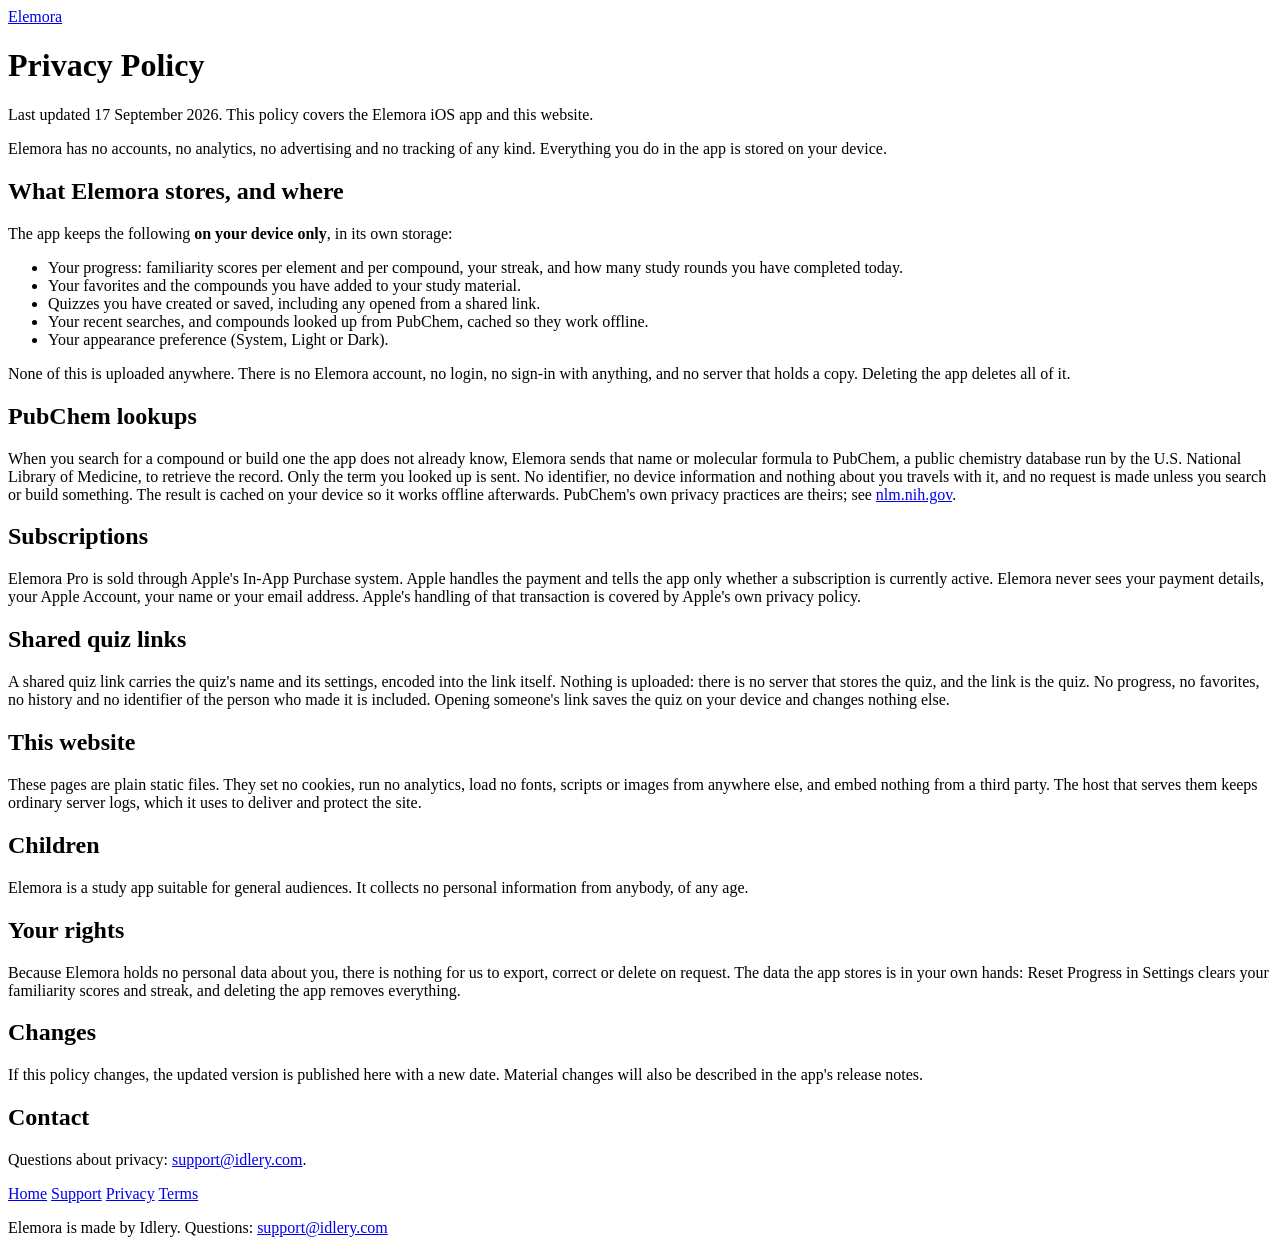
==== Website/site/privacy/index.html @ 09c5198b "Take the chrome off the table, and make Build answer by itself Eight things, and the thread through " ====
<!DOCTYPE html>
<html lang="en">
  <head>
    <meta charset="utf-8">
    <meta name="viewport" content="width=device-width, initial-scale=1, viewport-fit=cover">
    <title>Elemora — Privacy Policy</title>
    <meta name="description" content="Elemora has no accounts, no analytics and no advertising. Everything you do stays on your device.">
    <link rel="canonical" href="https://elemora.idlery.com/privacy/">
    <meta name="color-scheme" content="light dark">
    <meta name="theme-color" content="#1b808d">
    <meta property="og:type" content="website">
    <meta property="og:site_name" content="Elemora">
    <meta property="og:title" content="Elemora — Privacy Policy">
    <meta property="og:description" content="Elemora has no accounts, no analytics and no advertising. Everything you do stays on your device.">
    <meta property="og:url" content="https://elemora.idlery.com/privacy/">
    <meta property="og:image" content="https://elemora.idlery.com/assets/elemora-quiz-card.png">
    <meta property="og:image:width" content="1200">
    <meta property="og:image:height" content="630">
    <meta name="twitter:card" content="summary_large_image">
    <link rel="icon" href="/favicon.svg" type="image/svg+xml">
    <link rel="stylesheet" href="/assets/elemora.css">
  </head>
  <body>
    <main class="wrap">
      <a class="brand" href="/">
        <span class="brand__mark" aria-hidden="true">
          <span class="brand__tile"></span><span class="brand__tile brand__tile--empty"></span><span class="brand__tile brand__tile--empty"></span><span class="brand__tile brand__tile--gold"></span>
          <span class="brand__tile"></span><span class="brand__tile brand__tile--empty"></span><span class="brand__tile"></span><span class="brand__tile"></span>
          <span class="brand__tile"></span><span class="brand__tile"></span><span class="brand__tile"></span><span class="brand__tile"></span>
        </span>
        <span class="brand__word">Elemora</span>
      </a>
      <h1>Privacy Policy</h1>
      <p class="meta">Last updated 17 September 2026. This policy covers the Elemora iOS app and
        this website.</p>

      <p class="lede">Elemora has no accounts, no analytics, no advertising and no tracking of
        any kind. Everything you do in the app is stored on your device.</p>

      <h2>What Elemora stores, and where</h2>
      <p>The app keeps the following <strong>on your device only</strong>, in its own storage:</p>
      <ul>
        <li>Your progress: familiarity scores per element and per compound, your streak, and how
          many study rounds you have completed today.</li>
        <li>Your favorites and the compounds you have added to your study material.</li>
        <li>Quizzes you have created or saved, including any opened from a shared link.</li>
        <li>Your recent searches, and compounds looked up from PubChem, cached so they work
          offline.</li>
        <li>Your appearance preference (System, Light or Dark).</li>
      </ul>
      <p>None of this is uploaded anywhere. There is no Elemora account, no login, no sign-in with
        anything, and no server that holds a copy. Deleting the app deletes all of it.</p>

      <h2>PubChem lookups</h2>
      <p>When you search for a compound or build one the app does not already know, Elemora sends
        that name or molecular formula to PubChem, a public chemistry database run by the U.S.
        National Library of Medicine, to retrieve the record. Only the term you looked up is sent.
        No identifier, no device information and nothing about you travels with it, and no request
        is made unless you search or build something. The result is cached on your device so it
        works offline afterwards. PubChem's own privacy practices are theirs; see
        <a href="https://www.nlm.nih.gov/web_policies.html" rel="noopener">nlm.nih.gov</a>.</p>

      <h2>Subscriptions</h2>
      <p>Elemora Pro is sold through Apple's In-App Purchase system. Apple handles the payment and
        tells the app only whether a subscription is currently active. Elemora never sees your
        payment details, your Apple Account, your name or your email address. Apple's handling of
        that transaction is covered by Apple's own privacy policy.</p>

      <h2>Shared quiz links</h2>
      <p>A shared quiz link carries the quiz's name and its settings, encoded into the link itself.
        Nothing is uploaded: there is no server that stores the quiz, and the link is the quiz. No
        progress, no favorites, no history and no identifier of the person who made it is included.
        Opening someone's link saves the quiz on your device and changes nothing else.</p>

      <h2>This website</h2>
      <p>These pages are plain static files. They set no cookies, run no analytics, load no fonts,
        scripts or images from anywhere else, and embed nothing from a third party. The host that
        serves them keeps ordinary server logs, which it uses to deliver and protect the site.</p>

      <h2>Children</h2>
      <p>Elemora is a study app suitable for general audiences. It collects no personal information
        from anybody, of any age.</p>

      <h2>Your rights</h2>
      <p>Because Elemora holds no personal data about you, there is nothing for us to export, correct
        or delete on request. The data the app stores is in your own hands: Reset Progress in
        Settings clears your familiarity scores and streak, and deleting the app removes everything.</p>

      <h2>Changes</h2>
      <p>If this policy changes, the updated version is published here with a new date. Material
        changes will also be described in the app's release notes.</p>

      <h2>Contact</h2>
      <p>Questions about privacy: <a href="mailto:support@idlery.com">support@idlery.com</a>.</p>

      <footer class="footer">
        <nav>
          <a href="/">Home</a>
          <a href="/support/">Support</a>
          <a href="/privacy/">Privacy</a>
          <a href="/terms/">Terms</a>
        </nav>
        <p>Elemora is made by Idlery. Questions: <a href="mailto:support@idlery.com">support@idlery.com</a></p>
      </footer>
    </main>
  </body>
</html>
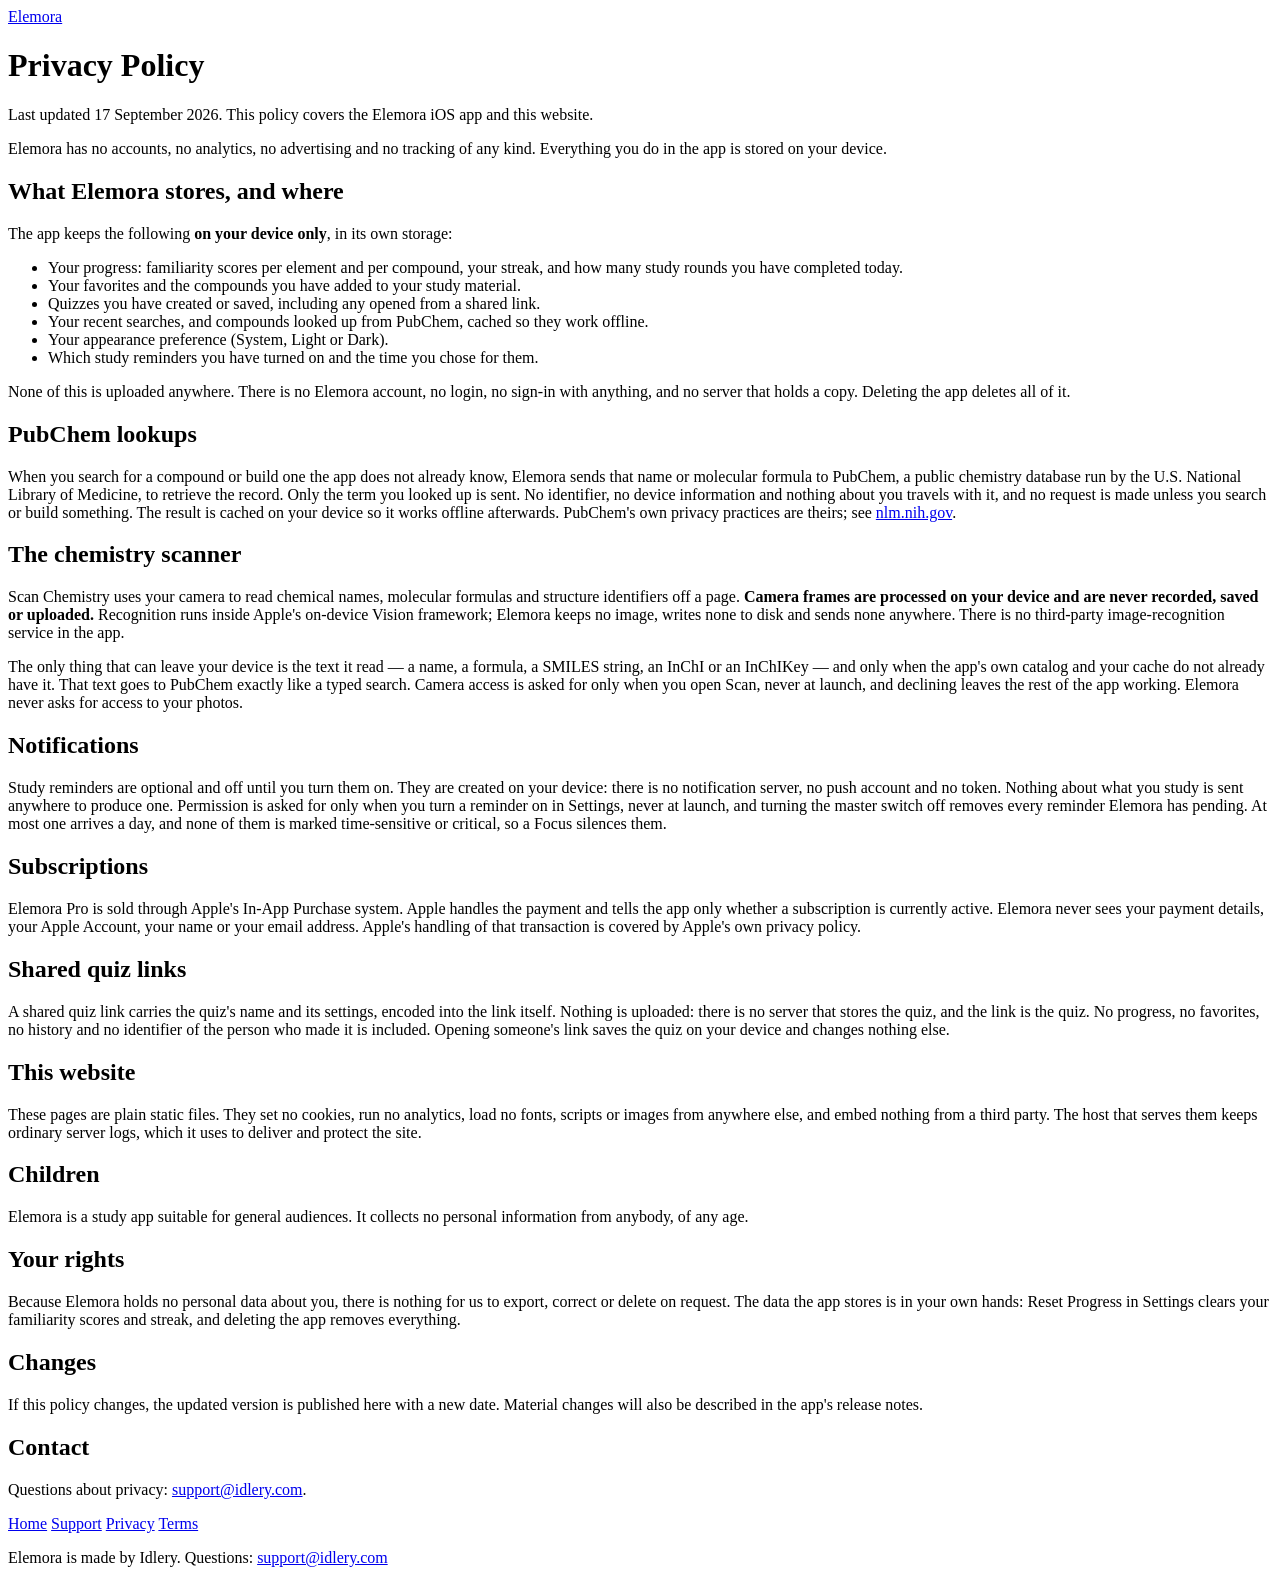
==== commit d3fd511e: "Say what the camera and the reminders do, and audit the rest against Apple Build 5 added two things " ====
--- a/Website/site/privacy/index.html
+++ b/Website/site/privacy/index.html
@@ -47,6 +47,7 @@
         <li>Your recent searches, and compounds looked up from PubChem, cached so they work
           offline.</li>
         <li>Your appearance preference (System, Light or Dark).</li>
+        <li>Which study reminders you have turned on and the time you chose for them.</li>
       </ul>
       <p>None of this is uploaded anywhere. There is no Elemora account, no login, no sign-in with
         anything, and no server that holds a copy. Deleting the app deletes all of it.</p>
@@ -59,6 +60,26 @@
         is made unless you search or build something. The result is cached on your device so it
         works offline afterwards. PubChem's own privacy practices are theirs; see
         <a href="https://www.nlm.nih.gov/web_policies.html" rel="noopener">nlm.nih.gov</a>.</p>
+
+      <h2>The chemistry scanner</h2>
+      <p>Scan Chemistry uses your camera to read chemical names, molecular formulas and structure
+        identifiers off a page. <strong>Camera frames are processed on your device and are never
+        recorded, saved or uploaded.</strong> Recognition runs inside Apple's on-device Vision
+        framework; Elemora keeps no image, writes none to disk and sends none anywhere. There is no
+        third-party image-recognition service in the app.</p>
+      <p>The only thing that can leave your device is the text it read — a name, a formula, a
+        SMILES string, an InChI or an InChIKey — and only when the app's own catalog and your cache
+        do not already have it. That text goes to PubChem exactly like a typed search. Camera access
+        is asked for only when you open Scan, never at launch, and declining leaves the rest of the
+        app working. Elemora never asks for access to your photos.</p>
+
+      <h2>Notifications</h2>
+      <p>Study reminders are optional and off until you turn them on. They are created on your
+        device: there is no notification server, no push account and no token. Nothing about what
+        you study is sent anywhere to produce one. Permission is asked for only when you turn a
+        reminder on in Settings, never at launch, and turning the master switch off removes every
+        reminder Elemora has pending. At most one arrives a day, and none of them is marked
+        time-sensitive or critical, so a Focus silences them.</p>
 
       <h2>Subscriptions</h2>
       <p>Elemora Pro is sold through Apple's In-App Purchase system. Apple handles the payment and
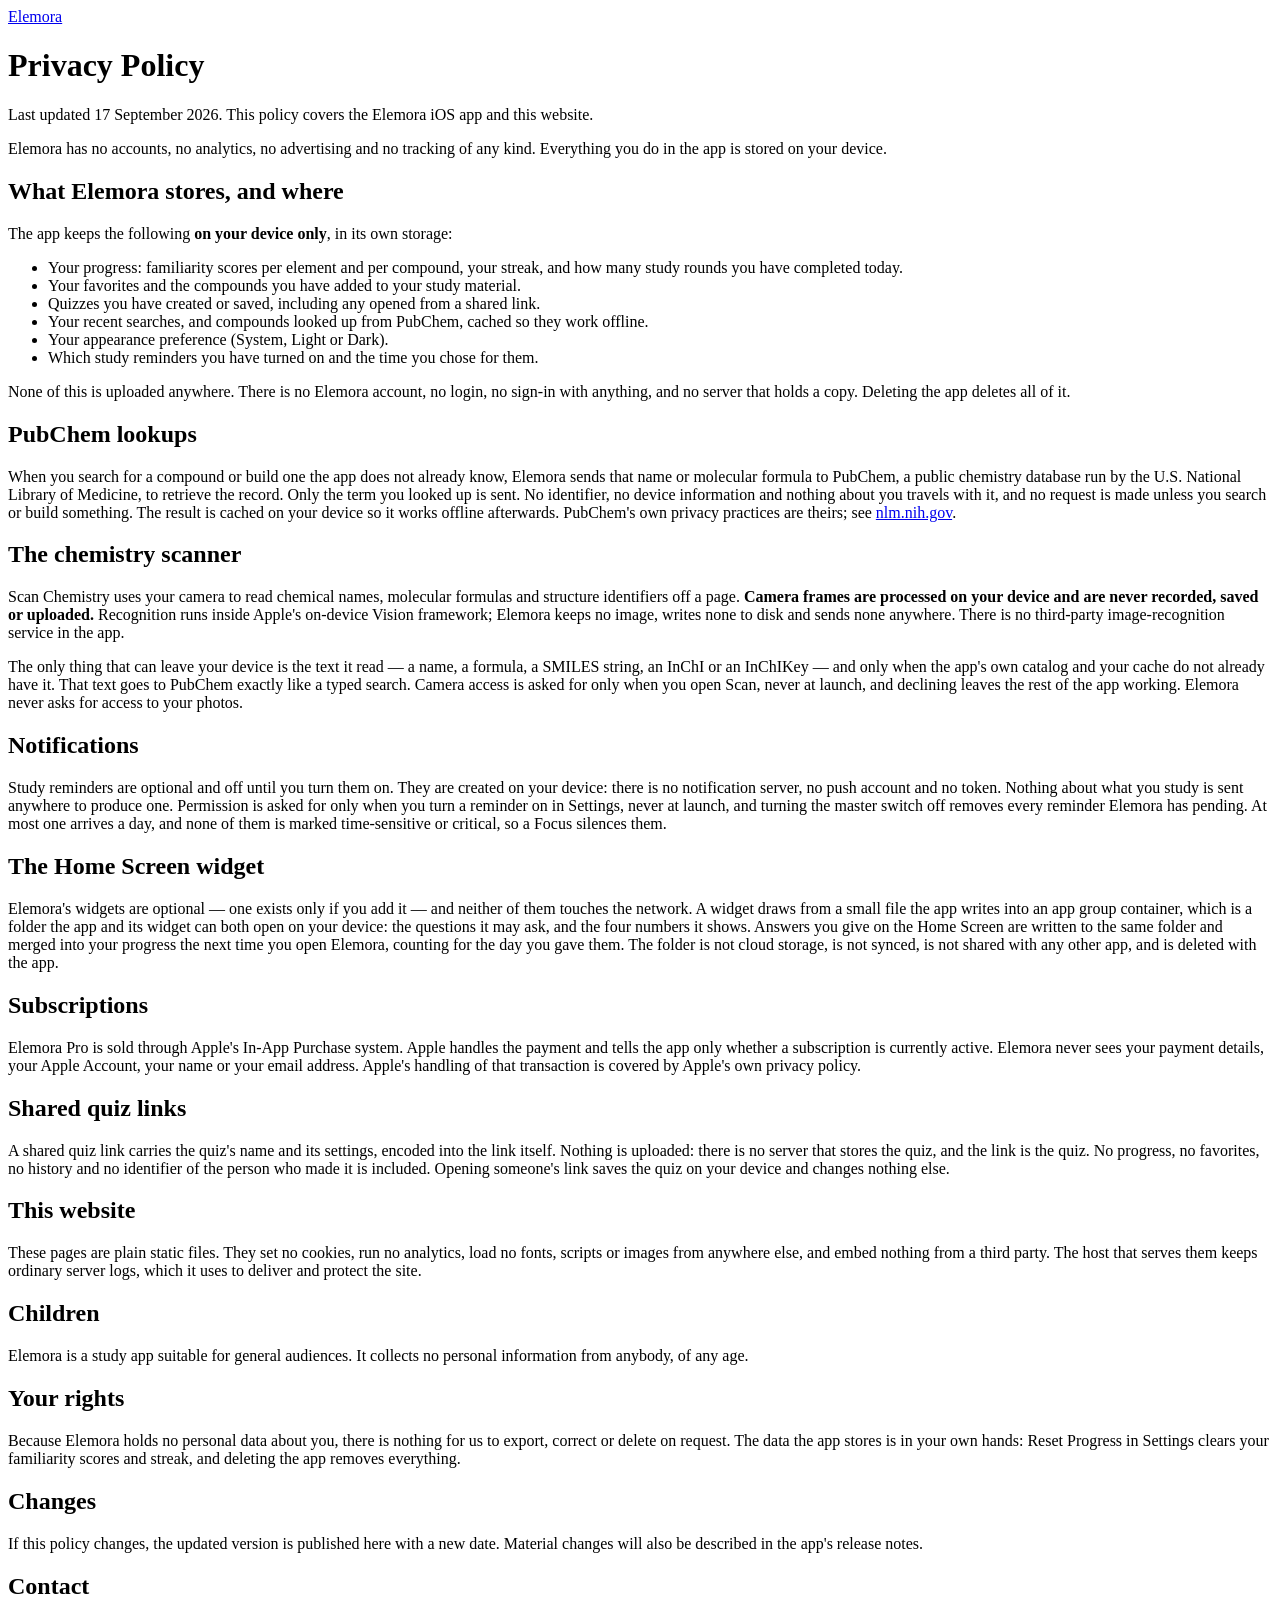
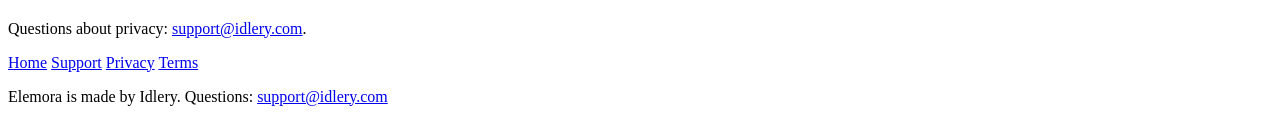
==== commit 840a1b58: "Make the widget's tests compile, and learn the rule that broke them The app and the widget extension" ====
--- a/Website/site/privacy/index.html
+++ b/Website/site/privacy/index.html
@@ -81,6 +81,15 @@
         reminder Elemora has pending. At most one arrives a day, and none of them is marked
         time-sensitive or critical, so a Focus silences them.</p>
 
+      <h2>The Home Screen widget</h2>
+      <p>Elemora's widgets are optional — one exists only if you add it — and neither of
+        them touches the network. A widget draws from a small file the app writes into an app
+        group container, which is a folder the app and its widget can both open on your device:
+        the questions it may ask, and the four numbers it shows. Answers you give on the Home
+        Screen are written to the same folder and merged into your progress the next time you
+        open Elemora, counting for the day you gave them. The folder is not cloud storage, is not
+        synced, is not shared with any other app, and is deleted with the app.</p>
+
       <h2>Subscriptions</h2>
       <p>Elemora Pro is sold through Apple's In-App Purchase system. Apple handles the payment and
         tells the app only whether a subscription is currently active. Elemora never sees your
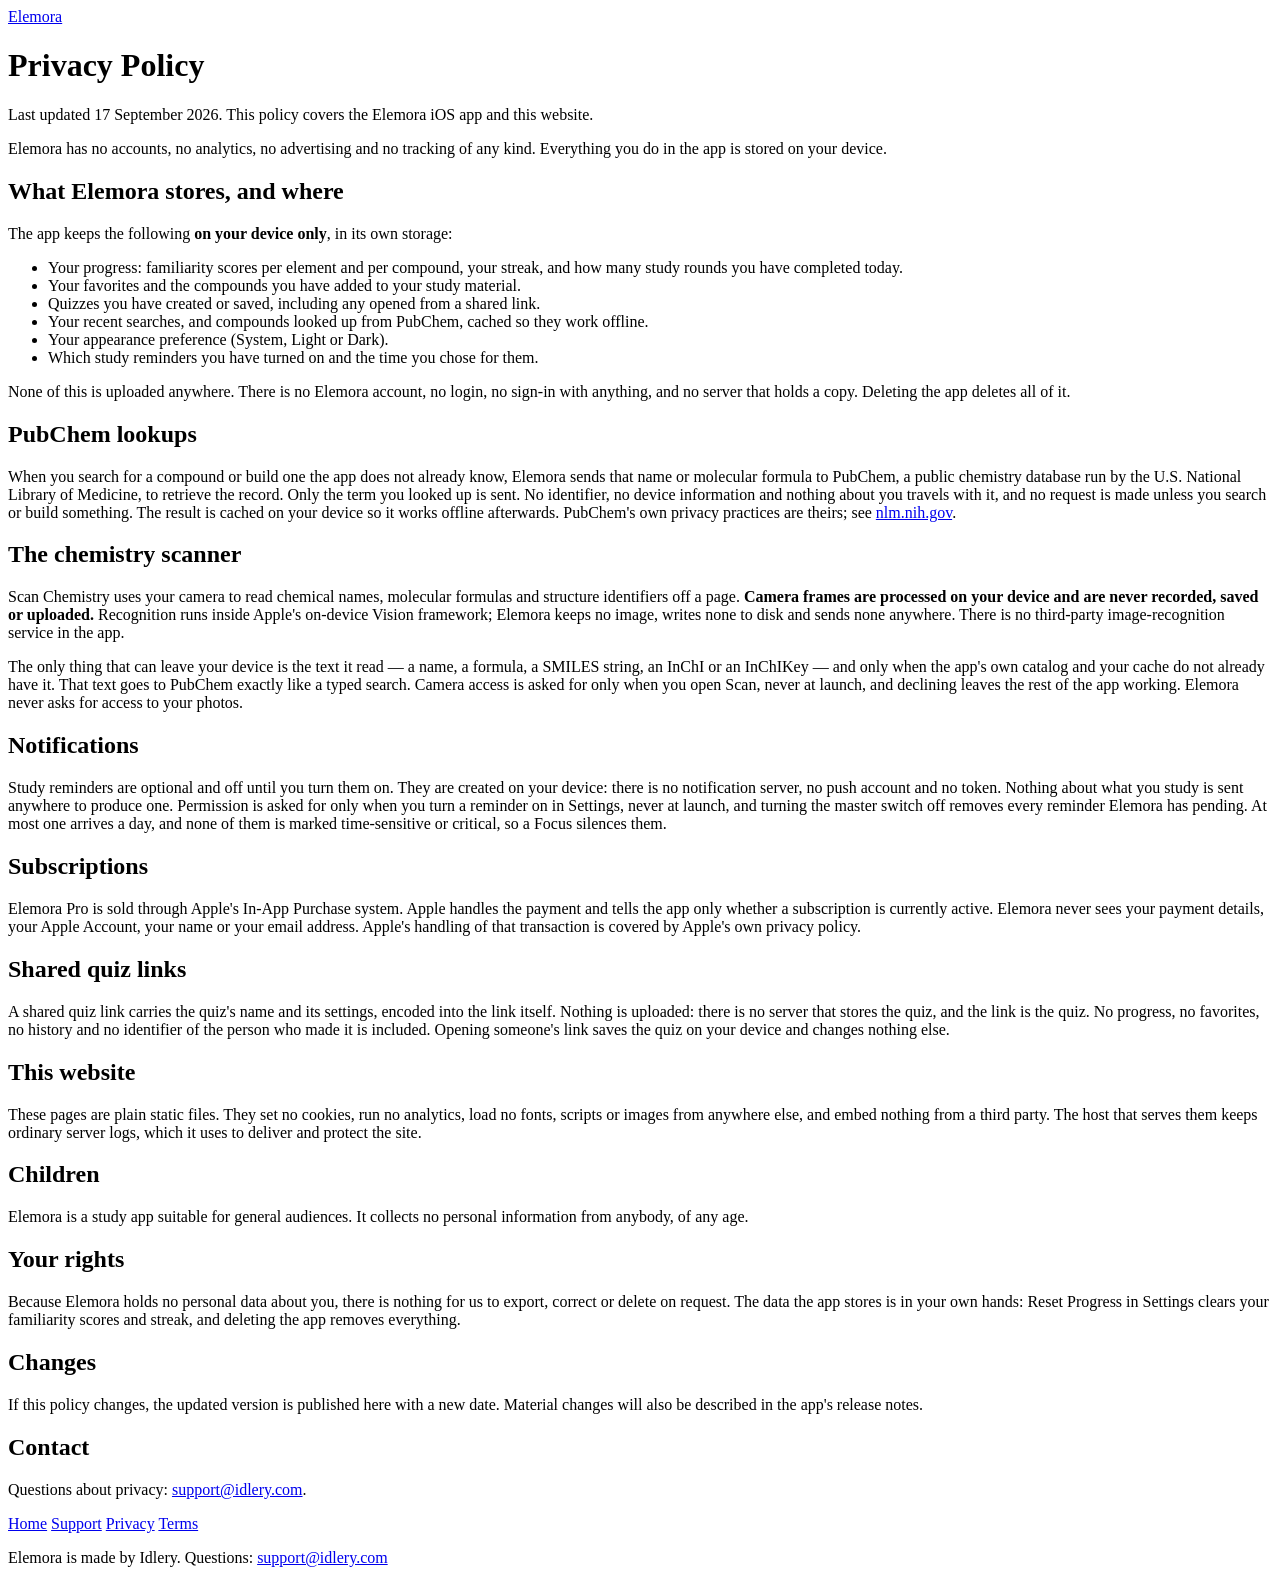
==== commit 467784b5: "Remove the Home Screen widget so Build 5 can ship The App Group `group.com.idlery.periodicpro` is no" ====
--- a/Website/site/privacy/index.html
+++ b/Website/site/privacy/index.html
@@ -81,15 +81,6 @@
         reminder Elemora has pending. At most one arrives a day, and none of them is marked
         time-sensitive or critical, so a Focus silences them.</p>
 
-      <h2>The Home Screen widget</h2>
-      <p>Elemora's widgets are optional — one exists only if you add it — and neither of
-        them touches the network. A widget draws from a small file the app writes into an app
-        group container, which is a folder the app and its widget can both open on your device:
-        the questions it may ask, and the four numbers it shows. Answers you give on the Home
-        Screen are written to the same folder and merged into your progress the next time you
-        open Elemora, counting for the day you gave them. The folder is not cloud storage, is not
-        synced, is not shared with any other app, and is deleted with the app.</p>
-
       <h2>Subscriptions</h2>
       <p>Elemora Pro is sold through Apple's In-App Purchase system. Apple handles the payment and
         tells the app only whether a subscription is currently active. Elemora never sees your
